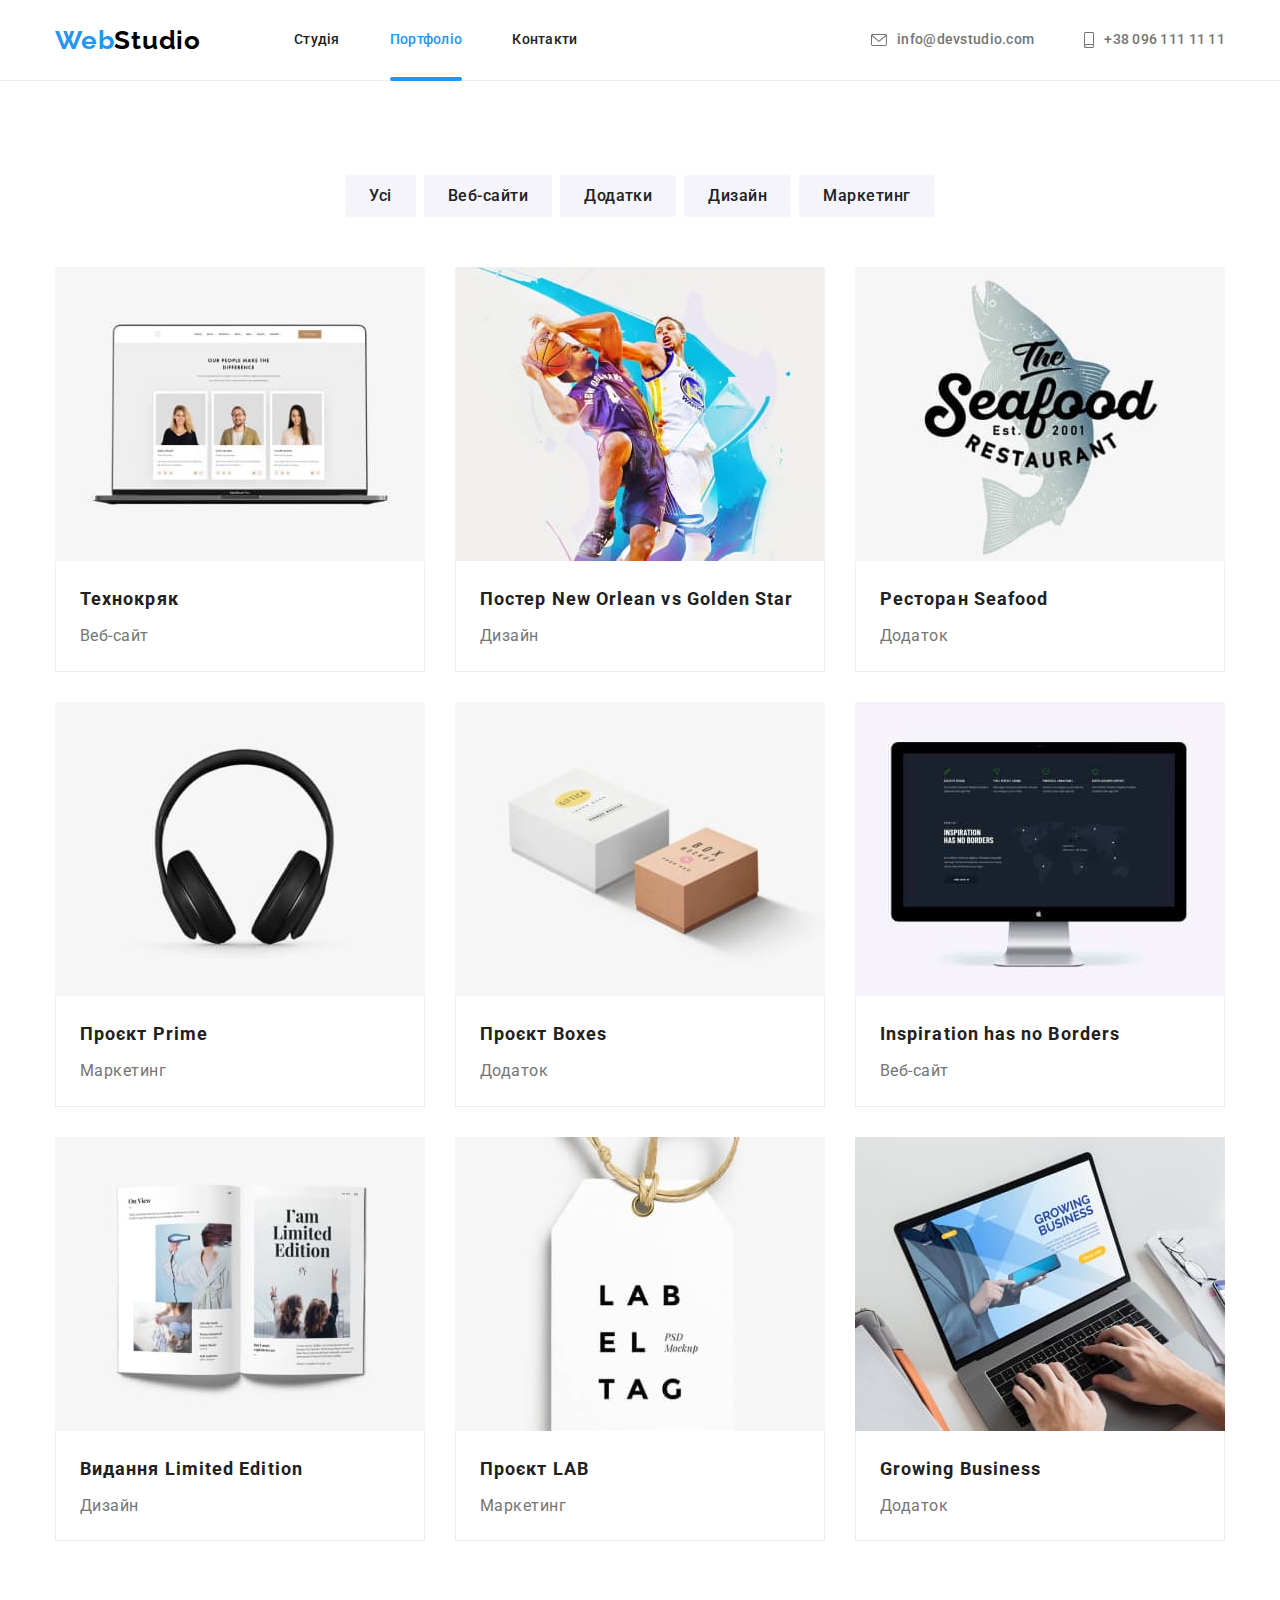
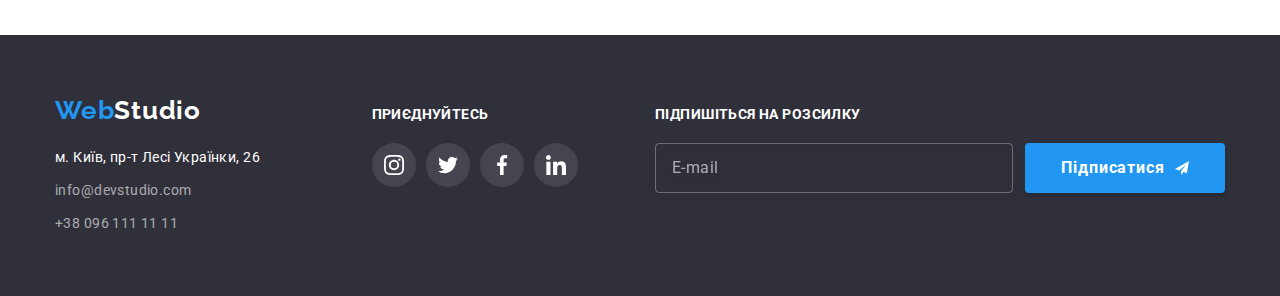
==== portfolio.html @ cb04bd0c "Home Work 6" ====
<!DOCTYPE html>
<html lang="uk">

<head>
    <meta charset="UTF-8" />
    <meta http-equiv="X-UA-Compatible" content="IE=edge" />
    <meta name="viewport" content="width=device-width, initial-scale=1.0" />
    <title>Portfolio</title>
    <link rel="preconnect" href="https://fonts.googleapis.com">
    <link rel="preconnect" href="https://fonts.gstatic.com" crossorigin>
    <link
        href="https://fonts.googleapis.com/css2?family=Montserrat:wght@400;700&family=Raleway:wght@700&family=Roboto:wght@400;500;700;900&display=swap"
        rel="stylesheet">
    <link rel="stylesheet"
        href="https://cdnjs.cloudflare.com/ajax/libs/modern-normalize/1.1.0/modern-normalize.min.css">
    <link rel="stylesheet" href="./css/styles.css">
</head>

<body>
    <header class="header">
        <div class="container header-container">
            <nav class="site-nav">
                <a class="logo link" href="./index.html">Web<span class="header-logo">Studio</span></a>
                <ul class="nav-list list">
                    <li class="nav-item">
                        <a class="nav-link link" href="./index.html">Студія</a>
                    </li>
                    <li class="nav-item">
                        <a class="nav-link link current" href="./portfolio.html">Портфоліо</a>
                    </li>
                    <li class="nav-item">
                        <a class="nav-link link" href="#">Контакти</a>
                    </li>
                </ul>
            </nav>
            <ul class="contacts-list list">
                <li class="contacts-item">
                    <a class="contacts-link link" href="mailto:info@devstudio.com">
                        <svg class="contacts-icon" width="16" height="12">
                            <use href="./img/decorative-img/symbol-defs.svg#icon-envelope">
                            </use>
                        </svg>
                        info@devstudio.com</a>
                </li>
                <li class="contacts-item">
                    <a class="contacts-link link" href="tel:+380961111111"> <svg class="contacts-icon" width="10"
                            height="16">
                            <use href="./img/decorative-img/symbol-defs.svg#icon-smartphone"></use>
                        </svg>+38 096 111 11 11</a>
                </li>
            </ul>
        </div>
    </header>
    <main>
        <section class="portfolio section">
            <div class="container">
                <h1 class="visually-hidden">Портфоліо</h1>
                <ul class="filters-list list current">
                    <li class="filters-item">
                        <button class="filters-btn current" type="button">Усі</button>
                    </li>
                    <li class="filters-item">
                        <button class="filters-btn" type="button">Веб-сайти</button>
                    </li>
                    <li class="filters-item">
                        <button class="filters-btn" type="button">Додатки</button>
                    </li>
                    <li class="filters-item">
                        <button class="filters-btn" type="button">Дизайн</button>
                    </li>
                    <li class="filters-item">
                        <button class="filters-btn" type="button">Маркетинг</button>
                    </li>
                </ul>
                <ul class="projects-list list">
                    <li class="projects-item">
                        <a class="projects-link link" href="#">
                            <div class="projects-img">
                                <img src="./img/laptop.jpg" alt="Ноутбук" width="370">
                                <p class="projects-overlay">Ресурс пропонує комплексні пропозиції з різним рівнем
                                    функціоналу та сервісів. Все це дозволить відвідувачу
                                    отримати вичерпні відомості про компанію чи приватну особу.</p>
                            </div>
                            <div class="projects-border">
                                <h2 class="projects-title">Технокряк</h2>
                                <p class="projects-text">Веб-сайт</p>
                            </div>
                        </a>
                    </li>
                    <li class="projects-item">
                        <a class="projects-link link" href="#">
                            <div class="projects-img">
                                <img src="./img/poster.jpg" alt="Два баскетболісти" width="370">
                                <p class="projects-overlay">Ресурс пропонує комплексні пропозиції з різним рівнем
                                    функціоналу та сервісів. Все це дозволить відвідувачу
                                    отримати вичерпні відомості про компанію чи приватну особу.</p>
                            </div>
                            <div class="projects-border">
                                <h2 class="projects-title">Постер New Orlean vs Golden Star</h2>
                                <p class="projects-text">Дизайн</p>
                            </div>
                        </a>
                    </li>
                    <li class="projects-item">
                        <a class="projects-link link" href="#">
                            <div class="projects-img">
                                <img src="./img/signboard.jpg" alt="Рeсторанна вивіска" width="370">
                                <div class="projects-item-overlay">
                                    <p class="projects-overlay">Ресурс пропонує комплексні пропозиції з різним рівнем
                                        функціоналу та сервісів. Все це дозволить відвідувачу
                                        отримати вичерпні відомості про компанію чи приватну особу.</p>
                                </div>
                            </div>
                            <div class="projects-border">
                                <h2 class="projects-title">Ресторан Seafood</h2>
                                <p class="projects-text">Додаток</p>
                            </div>
                        </a>
                    </li>
                    <li class="projects-item">
                        <a class="projects-link link" href="#">
                            <div class="projects-img">
                                <img src="./img/earphones.jpg" alt="Навушники" width="370">
                                <p class="projects-overlay">Ресурс пропонує комплексні пропозиції з різним рівнем
                                    функціоналу та сервісів. Все це дозволить відвідувачу
                                    отримати вичерпні відомості про компанію чи приватну особу.</p>
                            </div>
                            <div class="projects-border">
                                <h2 class="projects-title">Проєкт Prime</h2>
                                <p class="projects-text">Маркетинг</p>
                            </div>
                        </a>
                    </li>
                    <li class="projects-item">
                        <a class="projects-link link" href="#">
                            <div class="projects-img">
                                <img src="./img/boxes.jpg" alt="Коробки" width="370">
                                <p class="projects-overlay">Ресурс пропонує комплексні пропозиції з різним рівнем
                                    функціоналу та сервісів. Все це дозволить відвідувачу
                                    отримати вичерпні відомості про компанію чи приватну особу.</p>
                            </div>
                            <div class="projects-border">
                                <h2 class="projects-title">Проєкт Boxes</h2>
                                <p class="projects-text">Додаток</p>
                            </div>
                        </a>
                    </li>
                    <li class="projects-item">
                        <a class="projects-link link" href="#">
                            <div class="projects-img">
                                <img src="./img/screen.jpg" alt="Монітор" width="370">
                                <p class="projects-overlay">Ресурс пропонує комплексні пропозиції з різним рівнем
                                    функціоналу та сервісів. Все це дозволить відвідувачу
                                    отримати вичерпні відомості про компанію чи приватну особу.</p>
                            </div>
                            <div class="projects-border">
                                <h2 class="projects-title">Inspiration has no Borders</h2>
                                <p class="projects-text">Веб-сайт</p>
                            </div>
                        </a>
                    </li>
                    <li class="projects-item">
                        <a class="projects-link link" href="#">
                            <div class="projects-img">
                                <img src="./img/magazine.jpg" alt="Відкритий журнал" width="370">
                                <p class="projects-overlay">Ресурс пропонує комплексні пропозиції з різним рівнем
                                    функціоналу та сервісів. Все це дозволить відвідувачу
                                    отримати вичерпні відомості про компанію чи приватну особу.</p>
                            </div>
                            <div class="projects-border">
                                <h2 class="projects-title">Видання Limited Edition</h2>
                                <p class="projects-text">Дизайн</p>
                            </div>
                        </a>
                    </li>
                    <li class="projects-item">
                        <a class="projects-link link" href="#">
                            <div class="projects-img">
                                <img src="./img/label.jpg" alt="Бірка" width="370">
                                <p class="projects-overlay">Ресурс пропонує комплексні пропозиції з різним рівнем
                                    функціоналу та сервісів. Все це дозволить відвідувачу
                                    отримати вичерпні відомості про компанію чи приватну особу.</p>
                            </div>
                            <div class="projects-border">
                                <h2 class="projects-title">Проєкт LAB</h2>
                                <p class="projects-text">Маркетинг</p>
                            </div>
                        </a>
                    </li>
                    <li class="projects-item">
                        <a class="projects-link link" href="#">
                            <div class="projects-img">
                                <img src="./img/laptop2.jpg" alt="Робота за ноутбуком" width="370">
                                <p class="projects-overlay">Ресурс пропонує комплексні пропозиції з різним рівнем
                                    функціоналу та сервісів. Все це дозволить відвідувачу
                                    отримати вичерпні відомості про компанію чи приватну особу.</p>
                            </div>
                            <div class="projects-border">
                                <h2 class="projects-title">Growing Business</h2>
                                <p class="projects-text">Додаток</p>
                            </div>
                        </a>
                    </li>
                </ul>
            </div>
        </section>
    </main>
    <footer class="footer">
        <div class="container footer-flex">
            <div>
                <a class="logo link" href="./index.html">Web<span class="footer-logo">Studio</span></a>
                <address class="address">
                    <ul class="address-list list">
                        <li class="address-map-item">
                            <a class="address-map-link link" href="https://goo.gl/maps/41iyEKgyJbvH5uu58"
                                target="_blank" title="Google maps" rel="noopener nofollow noreferrer">м. Київ, пр-т
                                Лесі
                                Українки, 26</a>
                        </li>
                        <li class="address-item">
                            <a class="address-link link" href="mailto:info@devstudio.com">info@devstudio.com</a>
                        </li>
                        <li class="address-item">
                            <a class="address-link link" href="tel:+380961111111">+38 096 111 11 11</a>
                        </li>
                    </ul>
                </address>
            </div>
            <div>
                <p class="footer-text">приєднуйтесь</p>
                <ul class="footer-list list">
                    <li class="footer-item">
                        <a class="footer-link link" href="">
                            <svg class="footer-icon" width="20" height="20">
                                <use href="./img/decorative-img/symbol-defs.svg#icon-instagram"></use>
                            </svg>
                        </a>
                    </li>
                    <li class="footer-item">
                        <a class="footer-link link" href="">
                            <svg class="footer-icon" width="20" height="20">
                                <use href="./img/decorative-img/symbol-defs.svg#icon-twitter"></use>
                            </svg>
                        </a>
                    </li>
                    <li class="footer-item">
                        <a class="footer-link link" href="">
                            <svg class="footer-icon" width="20" height="20">
                                <use href="./img/decorative-img/symbol-defs.svg#icon-facebook"></use>
                            </svg>
                        </a>
                    </li>
                    <li class="footer-item">
                        <a class="footer-link link" href="">
                            <svg class="footer-icon" width="20" height="20">
                                <use href="./img/decorative-img/symbol-defs.svg#icon-linkedin"></use>
                            </svg>
                        </a>
                    </li>
                </ul>
            </div>
            <div>
                <p class="footer-text">Підпишіться на розсилку</p>
                <form class="footer-form">
                    <input class="footer-input" type="email" name="user-email" placeholder="E-mail">
                    <button class="form-btn btn-flex">Підписатися
                        <svg class="footer-form-icon" width="24" height="24">
                            <use href="./img/decorative-img/symbol-defs.svg#icon-send"></use>
                        </svg>
                    </button>
                </form>
            </div>
        </div>
    </footer>

</body>

</html>
---- css/styles.css ----
:root {
	--accent-color: #2196f3;
	--primary-text-color: #757575;
	--secondary-text-color: #212121;
	--black-logo-color: #000000;
	--footer-contact-color: rgba(255, 255, 255, 0.6);
	--primary-light-color: #ffffff;
	--secondary-light-color: #f5f4fa;
	--bcg-hero-footer-color: #2f303a;
	--border-header-color: #ececec;
	--border-portfolio-color: #eeeeee;
	--hero-btm-active-color: #188ce8;
	--icon-color: #afb1b8;

	--primary-font: "Roboto", sans-serif;
	--secondary-font: "Raleway", sans-serif;
}

body {
	font-family: var(--primary-font);
	font-size: 14px;
	background-color: var(--primary-light-color);
	color: var(--primary-text-color);
}

.visually-hidden {
	position: absolute;
	white-space: nowrap;
	width: 1px;
	height: 1px;
	overflow: hidden;
	border: 0;
	padding: 0;
	clip: rect(0 0 0 0);
	clip-path: inset(50%);
	margin: -1px;
}

button {
	cursor: pointer;
}

p,
h1,
h2,
h3,
h4,
h5,
h6 {
	margin: 0;
}

img {
	display: block;
	max-width: 100%;
	height: auto;
}

.container {
	width: 1200px;
	padding-left: 15px;
	padding-right: 15px;
	margin: 0 auto;
}

.list {
	list-style: none;
	padding-left: 0;
	margin: 0;
}

.link {
	text-decoration: none;
}

.hero,
.footer {
	background-color: var(--bcg-hero-footer-color);
}

.section-title {
	font-weight: 700;
	font-size: 36px;
	line-height: 1.17;
	text-align: center;
	letter-spacing: 0.03em;
	color: var(--secondary-text-color);

	margin-bottom: 50px;
}

.section {
	padding-top: 94px;
	padding-bottom: 94px;
}

/*-------------------------------------header---------------------------------------------*/

.header {
	border-bottom: 1px solid var(--border-header-color);
}

.header-container {
	display: flex;
	align-items: center;
}

.site-nav {
	display: flex;
	align-items: center;
}

.logo {
	font-family: var(--secondary-font);
	font-weight: 700;
	font-size: 26px;
	line-height: 1.19;
	letter-spacing: 0.03em;
	color: var(--accent-color);

	margin-right: 93px;
}

.header-logo {
	color: var(--black-logo-color);
}

.nav-list {
	display: flex;
	gap: 50px;
}

/* alternative way: .contacts-item:not(:last-child) {
	margin-right: 50px;
} */

.nav-link {
	position: relative;
	font-weight: 500;
	line-height: 1.14;
	letter-spacing: 0.02em;
	color: var(--secondary-text-color);

	display: block;
	padding: 32px 0;

	transition: color 250ms cubic-bezier(0.4, 0, 0.2, 1);
}

.nav-link:hover,
.nav-link:focus,
.contacts-link:hover,
.contacts-link:focus,
.address-map-link:hover,
.address-map-link:focus,
.address-link:hover,
.address-link:focus {
	color: var(--accent-color);
}

.contacts-link:hover .contacts-icon,
.contacts-link:focus .contacts-icon {
	fill: var(--accent-color);
}

.current {
	color: var(--accent-color);
}

.nav-link.current::after {
	content: "";
	position: absolute;
	left: 0;
	bottom: 0;
	width: 100%;
	height: 4px;
	display: block;
	margin-bottom: -1px;
	background: var(--accent-color);
	border-radius: 2px;
}

.contacts-list {
	display: flex;
	margin-left: auto;
	gap: 50px;
}

.contacts-link {
	font-weight: 500;
	line-height: 1.14;
	letter-spacing: 0.02em;
	color: var(--primary-text-color);
	padding: 32px 0;
	display: flex;
	align-items: center;
	gap: 10px;

	transition: color 250ms cubic-bezier(0.4, 0, 0.2, 1);
}

.contacts-icon {
	fill: var(--primary-text-color);
	color: var(--primary-text-color);
	transition: color 250ms cubic-bezier(0.4, 0, 0.2, 1);
}

/* ------------------------------------hero----------------------------------------------- */
.hero {
	text-align: center;
	padding-top: 200px;
	padding-bottom: 200px;
	margin: 0 auto;
	max-width: 1600px;
	height: 600px;
	background-image: linear-gradient(
			rgba(47, 48, 58, 0.4),
			rgba(47, 48, 58, 0.4)
		),
		url(../img/decorative-img/hero-img.jpg);
	background-repeat: no-repeat;
	background-position: center;
	background-size: cover;
}

.hero-title {
	font-weight: 900;
	font-size: 44px;
	line-height: 1.36;
	text-align: center;
	letter-spacing: 0.06em;
	text-transform: uppercase;
	color: var(--primary-light-color);

	max-width: 696px;
	margin: 0px auto 30px;
}

.hero-btn {
	background: var(--accent-color);
	box-shadow: 0px 4px 4px rgba(0, 0, 0, 0.15);
	border-radius: 4px;
	font-weight: 700;
	font-size: 16px;
	line-height: 1.88;
	letter-spacing: 0.06em;
	color: var(--primary-light-color);
	border: none;

	padding: 10px 32px;

	transition: background-color 250ms cubic-bezier(0.4, 0, 0.2, 1);
}

.hero-btn:hover,
.hero-btn:focus {
	background-color: var(--hero-btm-active-color);
}

/* --------------------------------- features--------------------------------------------- */

.features-list {
	display: flex;
	gap: 30px;
}

.features-item {
	flex-basis: calc((100% - 90px) / 4);
}

.features-item::before {
	display: block;
	height: 120px;
	margin-bottom: 30px;
	content: "";
	background: #f5f4fa;
	background-repeat: no-repeat;
	background-position: center;
}

.antenna-icon::before {
	background-image: url(../img/decorative-img/antenna.svg);
}

.clock-icon::before {
	background-image: url(../img/decorative-img/clock.svg);
}

.diagram-icon::before {
	background-image: url(../img/decorative-img/diagram.svg);
}

.astronaut-icon::before {
	background-image: url(../img/decorative-img/astronaut.svg);
}

.features-subtitle {
	font-weight: 700;
	line-height: 1.14;
	letter-spacing: 0.03em;
	text-transform: uppercase;
	color: var(--secondary-text-color);

	margin-bottom: 10px;
}

.features-text {
	line-height: 1.71;
	letter-spacing: 0.03em;
}

/* --------------------------------work-examples------------------------------------------ */
.work-examples {
	padding-top: 0;
}

.work-examples-list {
	display: flex;
	gap: 30px;
}

.work-examples-item {
	position: relative;
	flex-basis: calc((100% - 60px) / 3);
}

.work-examples-label {
	position: absolute;
	height: 24%;
	width: 100%;
	bottom: 0;
	left: 0;

	font-weight: 700;
	line-height: 1.14;
	text-align: center;
	letter-spacing: 0.03em;
	text-transform: uppercase;

	color: var(--primary-light-color);
	background: rgba(47, 48, 58, 0.8);
	padding-top: 27px;
	padding-left: 27px;
	cursor: default;
}

/* ------------------------------------team----------------------------------------------- */
.team {
	background: var(--secondary-light-color);
}

.team-list {
	display: flex;
	gap: 30px;
}

.team-item {
	background: var(--primary-light-color);
	box-shadow: 0px 1px 3px rgba(0, 0, 0, 0.12), 0px 1px 1px rgba(0, 0, 0, 0.14),
		0px 2px 1px rgba(0, 0, 0, 0.2);
	border-radius: 0px 0px 4px 4px;
	flex-basis: calc((100% - 90px) / 4);
}

.team-item > div {
	padding-top: 30px;
	padding-bottom: 30px;
}

.team-subtitle {
	font-weight: 500;
	font-size: 16px;
	line-height: 1.19;
	text-align: center;
	letter-spacing: 0.03em;
	color: var(--secondary-text-color);

	margin-bottom: 10px;
}

.team-text {
	font-size: 16px;
	line-height: 1.19;
	text-align: center;
	letter-spacing: 0.03em;
	margin-bottom: 16px;
}

.team-soc-list {
	display: flex;
	justify-content: center;
	gap: 10px;
}

.team-soc-item {
	width: 44px;
	height: 44px;
}

.team-soc-link {
	display: flex;
	justify-content: center;
	align-items: center;
	width: 100%;
	height: 100%;
	border-radius: 50%;

	background-color: var(--primary-light-color);
	fill: var(--icon-color);

	transition: background-color, 250ms cubic-bezier(0.4, 0, 0.2, 1),
		fill 250ms cubic-bezier(0.4, 0, 0.2, 1);
}
.team-soc-link:hover,
.team-soc-link:focus {
	background-color: var(--accent-color);
	fill: var(--primary-light-color);
}

/* -------------------------------clients-section----------------------------------------- */
.section-clients-list {
	display: flex;
	justify-content: center;
	align-items: center;
	gap: 30px;
}

.section-clients-item {
	width: 170px;
	height: 92px;
}

.section-clients-link {
	display: flex;
	justify-content: center;
	align-items: center;
	border: 1px solid #afb1b8;
	border-radius: 4px;
	width: 100%;
	height: 100%;
	fill: var(--icon-color);

	transition: fill, 250ms cubic-bezier(0.4, 0, 0.2, 1),
		border 250ms cubic-bezier(0.4, 0, 0.2, 1);
}

.section-clients-link:hover,
.section-clients-link:focus {
	fill: var(--accent-color);
	border: 1px solid var(--accent-color);
}

/* -----------------------------------footer---------------------------------------------- */

.footer {
	padding-top: 60px;
	padding-bottom: 60px;
}

.footer-flex {
	display: flex;
	align-items: baseline;
	justify-content: space-between;
}

.footer-logo {
	color: var(--primary-light-color);
}

.address {
	margin-top: 20px;
}

.address-map-item {
	margin-bottom: 9px;
}

.address-map-link {
	font-style: normal;
	line-height: 1.71;
	letter-spacing: 0.03em;
	color: var(--primary-light-color);

	transition: color 250ms cubic-bezier(0.4, 0, 0.2, 1);
}

.address-item:not(:last-child) {
	margin-bottom: 9px;
}

.address-link {
	font-style: normal;
	line-height: 1.71;
	letter-spacing: 0.03em;
	color: var(--footer-contact-color);

	transition: color 250ms cubic-bezier(0.4, 0, 0.2, 1);
}

.footer-text {
	font-weight: 700;
	line-height: 1.14;
	letter-spacing: 0.03em;
	text-transform: uppercase;
	margin-bottom: 20px;

	color: var(--primary-light-color);
}

.footer-list {
	display: flex;
	gap: 10px;
}

.footer-item {
	width: 44px;
	height: 44px;
}

.footer-link {
	display: flex;
	justify-content: center;
	align-items: center;
	width: 100%;
	height: 100%;
	border-radius: 50%;
	
	background: rgba(255, 255, 255, 0.1);
	transition: background-color, 250ms cubic-bezier(0.4, 0, 0.2, 1);
}

.footer-link:hover,
.footer-link:focus {
	background-color: var(--accent-color);
}

.footer-icon {
	fill: var(--primary-light-color);
}

.footer-input {
	min-width: 358px;
	min-height: 50px;
	margin-right: 12px;
	padding-left: 16px;

	border: 1px solid rgba(255, 255, 255, 0.3);
	outline: transparent;
	filter: drop-shadow(0px 4px 4px rgba(0, 0, 0, 0.15));
	border-radius: 4px;
	
	background-color: transparent;
	color: var(--primary-light-color);
	transition: border-color 250ms cubic-bezier(0.4, 0, 0.2, 1);
}

.footer-input::placeholder {
	font-size: 16px;
	line-height: 1.25;
	letter-spacing: 0.03em;

	color: rgba(255, 255, 255, 0.6);
}

.footer-form {
	display: flex;
}

.footer-form-icon {
	padding-left: 10px;
	
	fill: var(--primary-light-color);
}

.btn-flex {
	display: flex;
	align-items: center;
	justify-content: center;
}

/* -----------------------------------Modal---------------------------------------------- */
  
.backdrop {
	width: 100%;
	height: 100%;
	position: fixed;
	top: 0;
	background-color: rgba(47, 48, 58, 0.4);
	transition: opacity 250ms cubic-bezier(0.4, 0, 0.2, 1),
		visibility 250ms cubic-bezier(0.4, 0, 0.2, 1);
}

.modal {
	position: absolute;
	top: 50%;
	left: 50%;
	transform: translate(-50%, -50%) scale(1);
	transition: transform 250ms cubic-bezier(0.4, 0, 0.2, 1);
	
	width: 528px;
	min-height: 581px;
	padding: 40px;

	background: var(--primary-light-color);
	box-shadow: 0px 1px 3px rgba(0, 0, 0, 0.12), 0px 1px 1px rgba(0, 0, 0, 0.14),
		0px 2px 1px rgba(0, 0, 0, 0.2);
	border-radius: 4px;
}

.backdrop.is-hidden .modal {
	transform: translate(-50%, -50%) scale(0);
	transition: transform 250ms cubic-bezier(0.4, 0, 0.2, 1),
		scale 250ms cubic-bezier(0.4, 0, 0.2, 1);
}

.close-btn {
	position: absolute;
	top: 8px;
	right: 8px;
	width: 30px;
	height: 30px;
	border: 1px solid rgba(0, 0, 0, 0.1);
	border-radius: 50%;

	display: flex;
	align-items: center;
	justify-content: center;
	
	background: var(--primary-light-color);
}

.is-hidden {
	opacity: 0;
	visibility: hidden;
	pointer-events: none;
}

.form-name {
	margin-bottom: 12px;
	
	font-weight: 700;
	font-size: 20px;
	line-height: 1.15;
	text-align: center;
	letter-spacing: 0.03em;
	color: var(--primary-light-color);	
}

.modal-input {
	width: 100%;
	height: 40px;
	margin-bottom: 10px;
	padding-left: 42px;
	border: 1px solid rgba(33, 33, 33, 0.2);
	border-radius: 4px;
	outline: transparent;
	transition: border-color 250ms cubic-bezier(0.4, 0, 0.2, 1);
}

.modal-label-text {
	display: block;
	margin-bottom: 4px;

	font-size: 12px;
	line-height: 1.17;
	letter-spacing: 0.01em;
	color: var(--primary-text-color);
	
}

.input-wrap {
	position: relative;
}

.form-icon {
	position: absolute;
	top: 50%;
	transform: translateY(-50%);
	left: 12px;
	
	width: 18px;
	height: 18px;
	
	transition: fill 250ms cubic-bezier(0.4, 0, 0.2, 1);
}

.modal-input:focus,
.footer-input:focus {
	border-color: var(--accent-color);
}

.modal-input:focus + .form-icon {
	fill: var(--accent-color);
}

.modal-textarea {
	width: 100%;
	min-height: 120px;
	resize: none;
	padding: 12px 16px;
	margin-bottom: 20px;

	border: 1px solid rgba(33, 33, 33, 0.2);
	border-radius: 4px;
	outline: transparent;
	
	transition: border-color 250ms cubic-bezier(0.4, 0, 0.2, 1);
}

.modal-textarea:focus {
	border-color: var(--accent-color);
}

.modal-textarea::placeholder {
	font-size: 12px;
	line-height: 1.17;
	letter-spacing: 0.01em;
	color: rgba(117, 117, 117, 0.5);
}

.icon-wrap {
	display: flex;
	align-items: center;
	justify-content: center;
	
	width: 16px;
	height: 15px;
	margin-right: 8px;
	
	border: 2px solid #111319;
	border-radius: 2px;

	fill: transparent;
}

.modal-checkbox-label {
	display: flex;
	flex-direction: row-reverse;
	align-items: center;
	justify-content: center;
	margin-bottom: 30px;
}

.modal-checkbox {
	display: none;
}

.modal-checkbox:checked + .icon-wrap {
	border-color: transparent;
	background-color: var(--accent-color);
	fill: var(--primary-light-color);
}

.modal-checkbox-text {
	line-height: 1.71;
	letter-spacing: 0.03em;

	color: var(--primary-text-color);
}

.privacy-link {
	line-height: 1.71;
	letter-spacing: 0.03em;
}

.form-btn {
	min-width: 200px;
	min-height: 50px;
	border: none;
	border-radius: 4px;
	
	font-weight: 700;
	font-size: 16px;
	line-height: 1.87;
	text-align: center;
	letter-spacing: 0.06em;

	color: var(--primary-light-color);
	background-color: var(--accent-color);
	box-shadow: 0px 4px 4px rgba(0, 0, 0, 0.15);
	
	transition: background-color 250ms cubic-bezier(0.4, 0, 0.2, 1);
}

.form-btn:hover,
.form-btn:focus {
	background-color: var(--hero-btm-active-color);
}

.btn-wrap {
	display: flex;
	justify-content: center;
}
/* ----------------------------------portfolio-------------------------------------------- */

.filters-list {
	display: flex;
	justify-content: center;
	margin-bottom: 50px;
	gap: 8px;
}

.filters-btn {
	background: var(--secondary-light-color);
	border-radius: 4px;
	font-weight: 500;
	font-size: 16px;
	line-height: 1.63;
	text-align: center;
	letter-spacing: 0.03em;
	color: var(--secondary-text-color);
	border-color: transparent;

	padding: 6px 22px;

	transition: background-color 250ms cubic-bezier(0.4, 0, 0.2, 1),
		box-shadow 250ms cubic-bezier(0.4, 0, 0.2, 1);
}

.filters-btn:hover,
.filters-btn:focus {
	background: var(--accent-color);
	box-shadow: 0px 3px 1px rgba(0, 0, 0, 0.1), 0px 1px 2px rgba(0, 0, 0, 0.08),
		0px 2px 2px rgba(0, 0, 0, 0.12);
	color: var(--primary-light-color);
}

.projects-list {
	display: flex;
	flex-wrap: wrap;
	gap: 30px;
}

.projects-item {
	flex-basis: calc((100% - 60px) / 3);
}

.projects-link {
	display: block;
	transition: box-shadow 250ms cubic-bezier(0.4, 0, 0.2, 1);
}

/* .projects-item:hover,
	.projects-item:focus-within {
	box-shadow: 0px 1px 1px rgba(0, 0, 0, 0.12), 0px 4px 4px rgba(0, 0, 0, 0.06), 1px 4px 6px rgba(0, 0, 0, 0.16);
} */

.projects-link:hover,
.projects-link:focus {
	box-shadow: 0px 1px 1px rgba(0, 0, 0, 0.12), 0px 4px 4px rgba(0, 0, 0, 0.06),
		1px 4px 6px rgba(0, 0, 0, 0.16);
}

.projects-border {
	padding: 20px 24px;
	border: 1px solid var(--border-portfolio-color);
	border-top: none;
}

.projects-img {
	position: relative;
	overflow: hidden;
}

.projects-overlay {
	position: absolute;
	width: 100%;
	height: 100%;
	top: 0;
	left: 0;

	background-color: rgba(33, 150, 243, 0.9);
	color: var(--primary-light-color);

	padding: 63px 24px;
	font-size: 18px;
	line-height: 1.55;
	letter-spacing: 0.03em;

	transform: translateY(100%);
	transition: transform 250ms cubic-bezier(0.4, 0, 0.2, 1);
}

.projects-link:hover .projects-overlay,
.projects-link:focus .projects-overlay {
	transform: translateY(0);
}

.projects-title {
	font-weight: 700;
	font-size: 18px;
	line-height: 2;
	letter-spacing: 0.06em;
	color: var(--secondary-text-color);

	margin-bottom: 4px;
}

.projects-text {
	font-size: 16px;
	line-height: 1.86;
	letter-spacing: 0.03em;
	color: var(--primary-text-color);
}
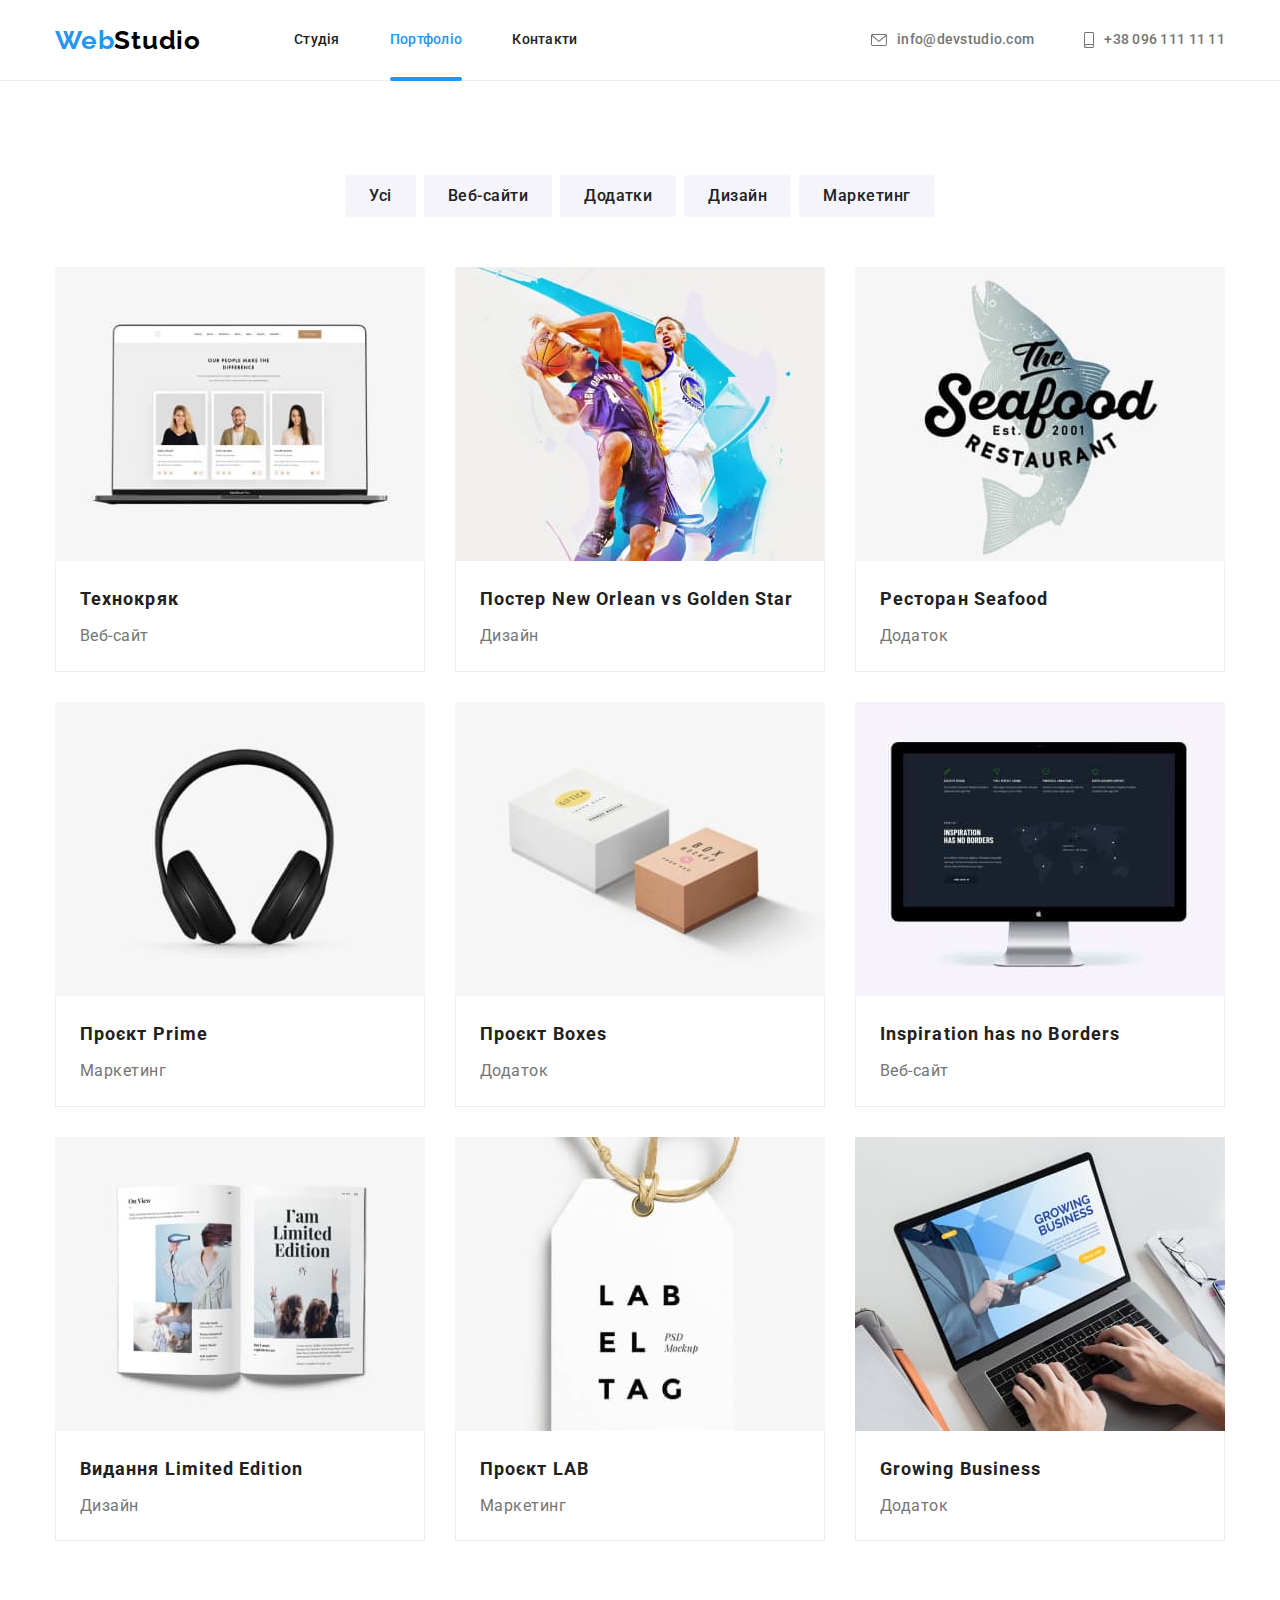
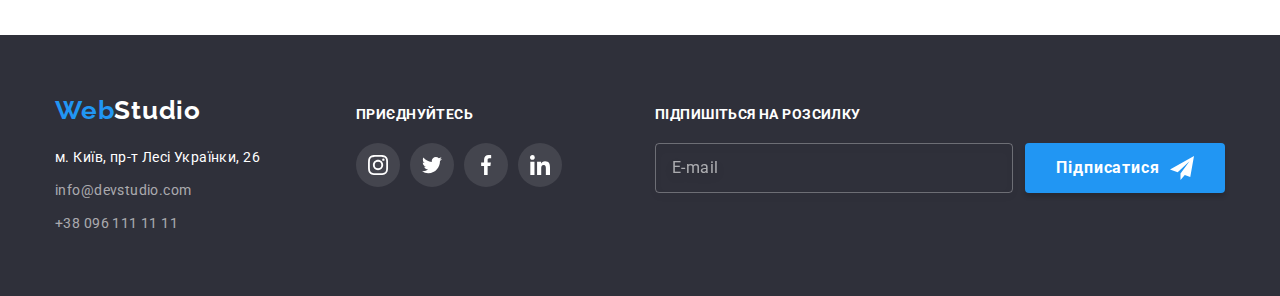
==== commit 2994587a: "fix bug" ====
--- a/portfolio.html
+++ b/portfolio.html
@@ -205,73 +205,73 @@
             </div>
         </section>
     </main>
-    <footer class="footer">
-        <div class="container footer-flex">
-            <div>
-                <a class="logo link" href="./index.html">Web<span class="footer-logo">Studio</span></a>
-                <address class="address">
-                    <ul class="address-list list">
-                        <li class="address-map-item">
-                            <a class="address-map-link link" href="https://goo.gl/maps/41iyEKgyJbvH5uu58"
-                                target="_blank" title="Google maps" rel="noopener nofollow noreferrer">м. Київ, пр-т
-                                Лесі
-                                Українки, 26</a>
-                        </li>
-                        <li class="address-item">
-                            <a class="address-link link" href="mailto:info@devstudio.com">info@devstudio.com</a>
-                        </li>
-                        <li class="address-item">
-                            <a class="address-link link" href="tel:+380961111111">+38 096 111 11 11</a>
+        <footer class="footer">
+            <div class="container footer-flex">
+                <div class="address-wrap">
+                    <a class="logo logo-link link" href="./index.html">Web<span class="footer-logo">Studio</span></a>
+                    <address class="address">
+                        <ul class="address-list list">
+                            <li class="address-map-item">
+                                <a class="address-map-link link" href="https://goo.gl/maps/41iyEKgyJbvH5uu58" target="_blank"
+                                    title="Google maps" rel="noopener nofollow noreferrer">м. Київ, пр-т
+                                    Лесі
+                                    Українки, 26</a>
+                            </li>
+                            <li class="address-item">
+                                <a class="address-link link" href="mailto:info@devstudio.com">info@devstudio.com</a>
+                            </li>
+                            <li class="address-item">
+                                <a class="address-link link" href="tel:+380961111111">+38 096 111 11 11</a>
+                            </li>
+                        </ul>
+                    </address>
+                </div>
+                <div class="soc-wrap">
+                    <p class="footer-text">приєднуйтесь</p>
+                    <ul class="footer-list list">
+                        <li class="footer-item">
+                            <a class="footer-link link" href="">
+                                <svg class="footer-icon" width="20" height="20">
+                                    <use href="./img/decorative-img/symbol-defs.svg#icon-instagram"></use>
+                                </svg>
+                            </a>
+                        </li>
+                        <li class="footer-item">
+                            <a class="footer-link link" href="">
+                                <svg class="footer-icon" width="20" height="20">
+                                    <use href="./img/decorative-img/symbol-defs.svg#icon-twitter"></use>
+                                </svg>
+                            </a>
+                        </li>
+                        <li class="footer-item">
+                            <a class="footer-link link" href="">
+                                <svg class="footer-icon" width="20" height="20">
+                                    <use href="./img/decorative-img/symbol-defs.svg#icon-facebook"></use>
+                                </svg>
+                            </a>
+                        </li>
+                        <li class="footer-item">
+                            <a class="footer-link link" href="">
+                                <svg class="footer-icon" width="20" height="20">
+                                    <use href="./img/decorative-img/symbol-defs.svg#icon-linkedin"></use>
+                                </svg>
+                            </a>
                         </li>
                     </ul>
-                </address>
+                </div>
+                <div>
+                    <p class="footer-text">Підпишіться на розсилку</p>
+                    <form class="footer-form">
+                        <input class="footer-input" type="email" name="user-email" placeholder="E-mail">
+                        <button class="form-btn btn-flex">Підписатися
+                            <svg class="footer-form-icon" width="24" height="24">
+                                <use href="./img/decorative-img/symbol-defs.svg#icon-send"></use>
+                            </svg>
+                        </button>
+                    </form>
+                </div>
             </div>
-            <div>
-                <p class="footer-text">приєднуйтесь</p>
-                <ul class="footer-list list">
-                    <li class="footer-item">
-                        <a class="footer-link link" href="">
-                            <svg class="footer-icon" width="20" height="20">
-                                <use href="./img/decorative-img/symbol-defs.svg#icon-instagram"></use>
-                            </svg>
-                        </a>
-                    </li>
-                    <li class="footer-item">
-                        <a class="footer-link link" href="">
-                            <svg class="footer-icon" width="20" height="20">
-                                <use href="./img/decorative-img/symbol-defs.svg#icon-twitter"></use>
-                            </svg>
-                        </a>
-                    </li>
-                    <li class="footer-item">
-                        <a class="footer-link link" href="">
-                            <svg class="footer-icon" width="20" height="20">
-                                <use href="./img/decorative-img/symbol-defs.svg#icon-facebook"></use>
-                            </svg>
-                        </a>
-                    </li>
-                    <li class="footer-item">
-                        <a class="footer-link link" href="">
-                            <svg class="footer-icon" width="20" height="20">
-                                <use href="./img/decorative-img/symbol-defs.svg#icon-linkedin"></use>
-                            </svg>
-                        </a>
-                    </li>
-                </ul>
-            </div>
-            <div>
-                <p class="footer-text">Підпишіться на розсилку</p>
-                <form class="footer-form">
-                    <input class="footer-input" type="email" name="user-email" placeholder="E-mail">
-                    <button class="form-btn btn-flex">Підписатися
-                        <svg class="footer-form-icon" width="24" height="24">
-                            <use href="./img/decorative-img/symbol-defs.svg#icon-send"></use>
-                        </svg>
-                    </button>
-                </form>
-            </div>
-        </div>
-    </footer>
+        </footer>
 
 </body>
 
--- a/css/styles.css
+++ b/css/styles.css
@@ -460,19 +460,27 @@
 .footer-flex {
 	display: flex;
 	align-items: baseline;
-	justify-content: space-between;
 }
 
 .footer-logo {
 	color: var(--primary-light-color);
 }
 
+.logo-link {
+	margin-right: 0;
+}
+
+ .address-wrap {
+	margin-right: 70px;
+ }
+
 .address {
 	margin-top: 20px;
 }
 
 .address-map-item {
 	margin-bottom: 9px;
+	min-width: 231px;
 }
 
 .address-map-link {
@@ -497,6 +505,9 @@
 	transition: color 250ms cubic-bezier(0.4, 0, 0.2, 1);
 }
 
+.soc-wrap {
+	margin-right: 93px;
+}
 .footer-text {
 	font-weight: 700;
 	line-height: 1.14;
@@ -567,7 +578,7 @@
 }
 
 .footer-form-icon {
-	padding-left: 10px;
+	margin-left: 10px;
 	
 	fill: var(--primary-light-color);
 }
@@ -642,8 +653,8 @@
 	font-size: 20px;
 	line-height: 1.15;
 	text-align: center;
-	letter-spacing: 0.03em;
-	color: var(--primary-light-color);	
+	letter-spacing: 0.03em;	
+	color: var(--secondary-text-color);	
 }
 
 .modal-input {
@@ -735,20 +746,20 @@
 
 .modal-checkbox-label {
 	display: flex;
-	flex-direction: row-reverse;
 	align-items: center;
 	justify-content: center;
 	margin-bottom: 30px;
-}
-
-.modal-checkbox {
-	display: none;
 }
 
 .modal-checkbox:checked + .icon-wrap {
 	border-color: transparent;
 	background-color: var(--accent-color);
 	fill: var(--primary-light-color);
+}
+
+.modal-checkbox:focus + .icon-wrap {
+	border-color: transparent;
+	background-color: var(--accent-color);
 }
 
 .modal-checkbox-text {
